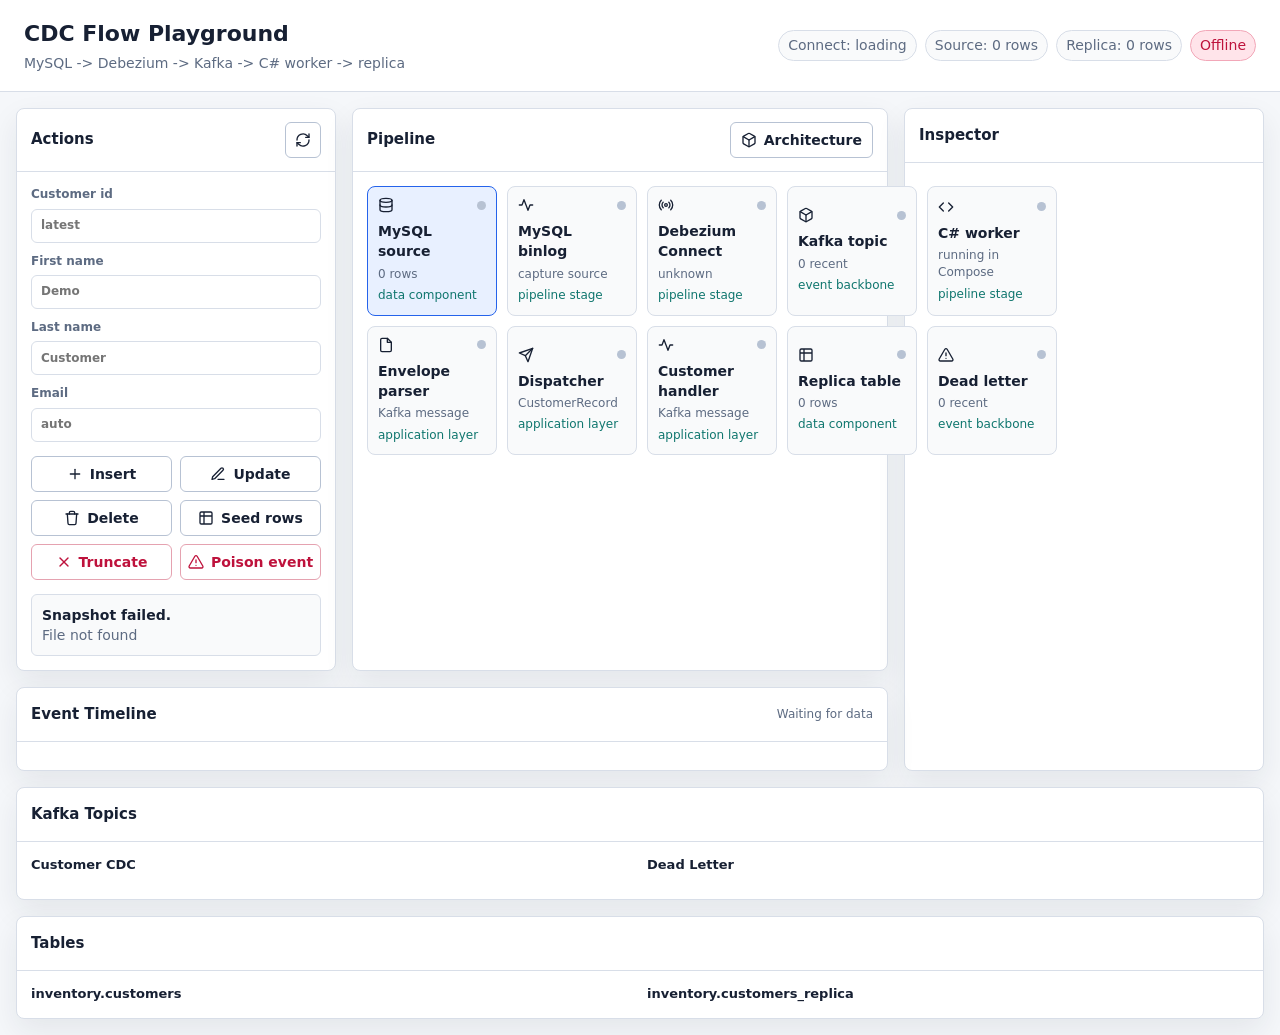
==== demo/DemoWeb/wwwroot/index.html @ a21762d3 "(feature) Add demo web dashboard application for CDC visualization - Create DemoWeb ASP.NET Core app" ====
<!doctype html>
<html lang="en">
<head>
  <meta charset="utf-8">
  <meta name="viewport" content="width=device-width, initial-scale=1">
  <title>CDC Flow Playground</title>
  <link rel="stylesheet" href="styles.css">
</head>
<body>
  <header class="app-header">
    <div>
      <h1>CDC Flow Playground</h1>
      <p>MySQL -> Debezium -> Kafka -> C# worker -> replica</p>
    </div>
    <div class="status-strip" aria-live="polite">
      <span id="connectorStatus" class="status-chip muted">Connect: loading</span>
      <span id="sourceStatus" class="status-chip muted">Source: 0 rows</span>
      <span id="replicaStatus" class="status-chip muted">Replica: 0 rows</span>
      <span id="refreshStatus" class="status-chip muted">Refreshing</span>
    </div>
  </header>

  <main class="dashboard">
    <section class="panel action-panel" aria-labelledby="actionsTitle">
      <div class="panel-heading">
        <h2 id="actionsTitle">Actions</h2>
        <button id="refreshButton" class="icon-button" title="Refresh now" aria-label="Refresh now"></button>
      </div>

      <div class="field-grid">
        <label>
          <span>Customer id</span>
          <input id="customerIdInput" inputmode="numeric" placeholder="latest">
        </label>
        <label>
          <span>First name</span>
          <input id="firstNameInput" placeholder="Demo">
        </label>
        <label>
          <span>Last name</span>
          <input id="lastNameInput" placeholder="Customer">
        </label>
        <label>
          <span>Email</span>
          <input id="emailInput" type="email" placeholder="auto">
        </label>
      </div>

      <div class="button-grid">
        <button class="action-button" data-action="insert"></button>
        <button class="action-button" data-action="update"></button>
        <button class="action-button" data-action="delete"></button>
        <button class="action-button" data-action="seed"></button>
        <button class="action-button danger" data-action="truncate"></button>
        <button class="action-button danger" data-action="poison"></button>
      </div>

      <div id="actionResult" class="action-result" aria-live="polite"></div>
    </section>

    <section class="panel flow-panel" aria-labelledby="pipelineTitle">
      <div class="panel-heading">
        <h2 id="pipelineTitle">Pipeline</h2>
        <button id="architectureToggle" class="toggle-button" aria-pressed="true"></button>
      </div>
      <div id="pipeline" class="pipeline" aria-label="CDC pipeline"></div>
    </section>

    <section class="panel inspector-panel" aria-labelledby="inspectorTitle">
      <div class="panel-heading">
        <h2 id="inspectorTitle">Inspector</h2>
      </div>
      <div id="inspectorBody" class="inspector-body"></div>
    </section>

    <section class="panel timeline-panel" aria-labelledby="timelineTitle">
      <div class="panel-heading">
        <h2 id="timelineTitle">Event Timeline</h2>
        <span id="lastRefresh" class="subtle-text">Waiting for data</span>
      </div>
      <ol id="timeline" class="timeline"></ol>
    </section>

    <section class="panel topic-panel" aria-labelledby="topicTitle">
      <div class="panel-heading">
        <h2 id="topicTitle">Kafka Topics</h2>
      </div>
      <div class="topic-columns">
        <div>
          <h3>Customer CDC</h3>
          <div id="customerMessages" class="message-list"></div>
        </div>
        <div>
          <h3>Dead Letter</h3>
          <div id="deadLetterMessages" class="message-list"></div>
        </div>
      </div>
    </section>

    <section class="panel table-panel" aria-labelledby="tablesTitle">
      <div class="panel-heading">
        <h2 id="tablesTitle">Tables</h2>
      </div>
      <div class="table-columns">
        <div>
          <h3>inventory.customers</h3>
          <div id="sourceTable"></div>
        </div>
        <div>
          <h3>inventory.customers_replica</h3>
          <div id="replicaTable"></div>
        </div>
      </div>
    </section>
  </main>

  <template id="emptyTemplate">
    <div class="empty-state">No rows</div>
  </template>

  <script src="app.js"></script>
</body>
</html>
---- demo/DemoWeb/wwwroot/styles.css ----
:root {
  color-scheme: light;
  --bg: #f5f7fa;
  --panel: #ffffff;
  --panel-soft: #f9fafb;
  --line: #d8dee8;
  --line-strong: #b7c2d3;
  --text: #172033;
  --muted: #5d6b82;
  --teal: #0f766e;
  --teal-soft: #dff6f3;
  --blue: #2563eb;
  --blue-soft: #e8f0ff;
  --amber: #b45309;
  --amber-soft: #fff4dc;
  --rose: #be123c;
  --rose-soft: #ffe4ea;
  --green: #15803d;
  --green-soft: #e7f7ed;
  --shadow: 0 12px 30px rgba(23, 32, 51, 0.08);
}

* {
  box-sizing: border-box;
}

body {
  margin: 0;
  min-width: 320px;
  background: var(--bg);
  color: var(--text);
  font-family: Inter, ui-sans-serif, system-ui, -apple-system, BlinkMacSystemFont, "Segoe UI", sans-serif;
  font-size: 14px;
  line-height: 1.45;
}

button,
input {
  font: inherit;
}

button {
  cursor: pointer;
}

.app-header {
  display: flex;
  align-items: center;
  justify-content: space-between;
  gap: 18px;
  padding: 18px 24px;
  border-bottom: 1px solid var(--line);
  background: #ffffff;
}

.app-header h1 {
  margin: 0;
  font-size: 22px;
  font-weight: 750;
}

.app-header p {
  margin: 3px 0 0;
  color: var(--muted);
}

.status-strip {
  display: flex;
  flex-wrap: wrap;
  justify-content: flex-end;
  gap: 8px;
}

.status-chip {
  display: inline-flex;
  align-items: center;
  min-height: 28px;
  padding: 4px 9px;
  border: 1px solid var(--line);
  border-radius: 999px;
  background: var(--panel-soft);
  color: var(--muted);
  white-space: nowrap;
}

.status-chip.ok {
  border-color: #9fd8b1;
  background: var(--green-soft);
  color: var(--green);
}

.status-chip.warn {
  border-color: #f1cc85;
  background: var(--amber-soft);
  color: var(--amber);
}

.status-chip.bad {
  border-color: #f2a7b8;
  background: var(--rose-soft);
  color: var(--rose);
}

.dashboard {
  display: grid;
  grid-template-columns: minmax(260px, 320px) minmax(440px, 1fr) minmax(300px, 360px);
  grid-auto-rows: min-content;
  gap: 16px;
  padding: 16px;
}

.panel {
  min-width: 0;
  border: 1px solid var(--line);
  border-radius: 8px;
  background: var(--panel);
  box-shadow: var(--shadow);
}

.panel-heading {
  display: flex;
  align-items: center;
  justify-content: space-between;
  gap: 12px;
  min-height: 54px;
  padding: 13px 14px;
  border-bottom: 1px solid var(--line);
}

.panel h2,
.panel h3 {
  margin: 0;
  font-weight: 720;
}

.panel h2 {
  font-size: 15px;
}

.panel h3 {
  font-size: 13px;
}

.action-panel {
  grid-column: 1;
}

.flow-panel {
  grid-column: 2;
}

.inspector-panel {
  grid-column: 3;
  grid-row: span 2;
}

.timeline-panel {
  grid-column: 1 / span 2;
}

.topic-panel,
.table-panel {
  grid-column: 1 / -1;
}

.field-grid {
  display: grid;
  gap: 10px;
  padding: 14px;
}

label {
  display: grid;
  gap: 5px;
  color: var(--muted);
  font-size: 12px;
  font-weight: 650;
}

input {
  width: 100%;
  min-height: 34px;
  border: 1px solid var(--line);
  border-radius: 6px;
  padding: 7px 9px;
  color: var(--text);
  background: #ffffff;
}

input:focus {
  border-color: var(--blue);
  outline: 3px solid rgba(37, 99, 235, 0.14);
}

.button-grid {
  display: grid;
  grid-template-columns: 1fr 1fr;
  gap: 8px;
  padding: 0 14px 14px;
}

.action-button,
.toggle-button,
.icon-button {
  display: inline-flex;
  align-items: center;
  justify-content: center;
  gap: 7px;
  min-height: 36px;
  border: 1px solid var(--line-strong);
  border-radius: 6px;
  background: #ffffff;
  color: var(--text);
  font-weight: 680;
}

.action-button:hover,
.toggle-button:hover,
.icon-button:hover {
  border-color: var(--blue);
  background: var(--blue-soft);
}

.action-button:disabled,
.toggle-button:disabled,
.icon-button:disabled {
  cursor: wait;
  opacity: 0.7;
}

.action-button.danger {
  border-color: #e5a2b0;
  color: var(--rose);
}

.action-button.danger:hover {
  background: var(--rose-soft);
  border-color: var(--rose);
}

.icon-button {
  width: 36px;
  padding: 0;
}

.toggle-button {
  padding: 0 10px;
  white-space: nowrap;
}

.icon {
  width: 16px;
  height: 16px;
  flex: 0 0 auto;
}

.action-result {
  min-height: 48px;
  margin: 0 14px 14px;
  padding: 10px;
  border: 1px solid var(--line);
  border-radius: 6px;
  background: var(--panel-soft);
  color: var(--muted);
}

.action-result strong {
  color: var(--text);
}

.pipeline {
  display: grid;
  grid-template-columns: repeat(5, minmax(130px, 1fr));
  gap: 10px;
  padding: 14px;
}

.pipeline-node {
  position: relative;
  min-height: 94px;
  border: 1px solid var(--line);
  border-radius: 8px;
  padding: 10px;
  background: var(--panel-soft);
  color: var(--text);
  text-align: left;
}

.pipeline-node:hover,
.pipeline-node.selected {
  border-color: var(--blue);
  background: var(--blue-soft);
}

.pipeline-node.ok {
  border-color: #9fd8b1;
}

.pipeline-node.warn {
  border-color: #f1cc85;
}

.pipeline-node.bad {
  border-color: #f2a7b8;
}

.node-topline {
  display: flex;
  align-items: center;
  justify-content: space-between;
  gap: 8px;
}

.node-title {
  display: block;
  margin-top: 8px;
  font-weight: 750;
}

.node-meta,
.node-arch {
  display: block;
  margin-top: 4px;
  color: var(--muted);
  font-size: 12px;
}

.node-arch {
  display: none;
  color: var(--teal);
}

.pipeline.show-architecture .node-arch {
  display: block;
}

.status-dot {
  width: 9px;
  height: 9px;
  flex: 0 0 auto;
  border-radius: 999px;
  background: var(--line-strong);
}

.pipeline-node.ok .status-dot {
  background: var(--green);
}

.pipeline-node.warn .status-dot {
  background: var(--amber);
}

.pipeline-node.bad .status-dot {
  background: var(--rose);
}

.inspector-body {
  display: grid;
  gap: 14px;
  padding: 14px;
}

.inspector-block {
  display: grid;
  gap: 6px;
}

.inspector-block h3 {
  color: var(--muted);
}

.file-list,
.detail-list {
  display: grid;
  gap: 6px;
  margin: 0;
  padding: 0;
  list-style: none;
}

.file-list code,
.detail-list code,
.message-code {
  display: block;
  overflow-wrap: anywhere;
  border: 1px solid var(--line);
  border-radius: 6px;
  padding: 7px;
  background: #f8fafc;
  color: #243044;
}

.subtle-text {
  color: var(--muted);
  font-size: 12px;
}

.timeline {
  display: grid;
  gap: 8px;
  max-height: 310px;
  margin: 0;
  padding: 14px;
  overflow: auto;
  list-style: none;
}

.timeline-item {
  display: grid;
  grid-template-columns: 30px 1fr;
  gap: 9px;
  padding: 9px;
  border: 1px solid var(--line);
  border-radius: 8px;
  background: var(--panel-soft);
}

.timeline-icon {
  display: flex;
  align-items: center;
  justify-content: center;
  width: 28px;
  height: 28px;
  border-radius: 999px;
  background: var(--blue-soft);
  color: var(--blue);
}

.timeline-item.dlq .timeline-icon {
  background: var(--rose-soft);
  color: var(--rose);
}

.timeline-title {
  margin: 0;
  font-weight: 740;
}

.timeline-detail {
  margin: 2px 0 0;
  color: var(--muted);
}

.topic-columns,
.table-columns {
  display: grid;
  grid-template-columns: 1fr 1fr;
  gap: 14px;
  padding: 14px;
}

.topic-columns > div,
.table-columns > div {
  min-width: 0;
}

.message-list {
  display: grid;
  gap: 8px;
  max-height: 280px;
  margin-top: 10px;
  overflow: auto;
}

.message-item {
  border: 1px solid var(--line);
  border-radius: 8px;
  padding: 9px;
  background: var(--panel-soft);
}

.message-item strong {
  display: block;
  margin-bottom: 3px;
}

.message-item p {
  margin: 0;
  color: var(--muted);
}

.data-table-wrap {
  overflow: auto;
  margin-top: 10px;
  border: 1px solid var(--line);
  border-radius: 8px;
}

.data-table {
  width: 100%;
  min-width: 560px;
  border-collapse: collapse;
}

.data-table th,
.data-table td {
  padding: 9px;
  border-bottom: 1px solid var(--line);
  text-align: left;
  vertical-align: top;
}

.data-table th {
  background: #f8fafc;
  color: var(--muted);
  font-size: 12px;
  font-weight: 750;
}

.data-table tr:last-child td {
  border-bottom: 0;
}

.empty-state {
  display: flex;
  align-items: center;
  justify-content: center;
  min-height: 70px;
  border: 1px dashed var(--line-strong);
  border-radius: 8px;
  background: var(--panel-soft);
  color: var(--muted);
}

.warning-list {
  display: grid;
  gap: 6px;
  margin: 0;
  padding: 0;
  list-style: none;
}

.warning-list li {
  border: 1px solid #f1cc85;
  border-radius: 6px;
  padding: 7px;
  background: var(--amber-soft);
  color: var(--amber);
}

@media (max-width: 1180px) {
  .dashboard {
    grid-template-columns: minmax(260px, 320px) 1fr;
  }

  .flow-panel {
    grid-column: 2;
  }

  .inspector-panel,
  .timeline-panel,
  .topic-panel,
  .table-panel {
    grid-column: 1 / -1;
  }
}

@media (max-width: 820px) {
  .app-header {
    align-items: flex-start;
    flex-direction: column;
  }

  .status-strip {
    justify-content: flex-start;
  }

  .dashboard {
    grid-template-columns: 1fr;
    padding: 10px;
  }

  .action-panel,
  .flow-panel,
  .inspector-panel,
  .timeline-panel,
  .topic-panel,
  .table-panel {
    grid-column: 1;
  }

  .pipeline {
    grid-template-columns: 1fr 1fr;
  }

  .topic-columns,
  .table-columns {
    grid-template-columns: 1fr;
  }
}

@media (max-width: 520px) {
  .button-grid,
  .pipeline {
    grid-template-columns: 1fr;
  }
}
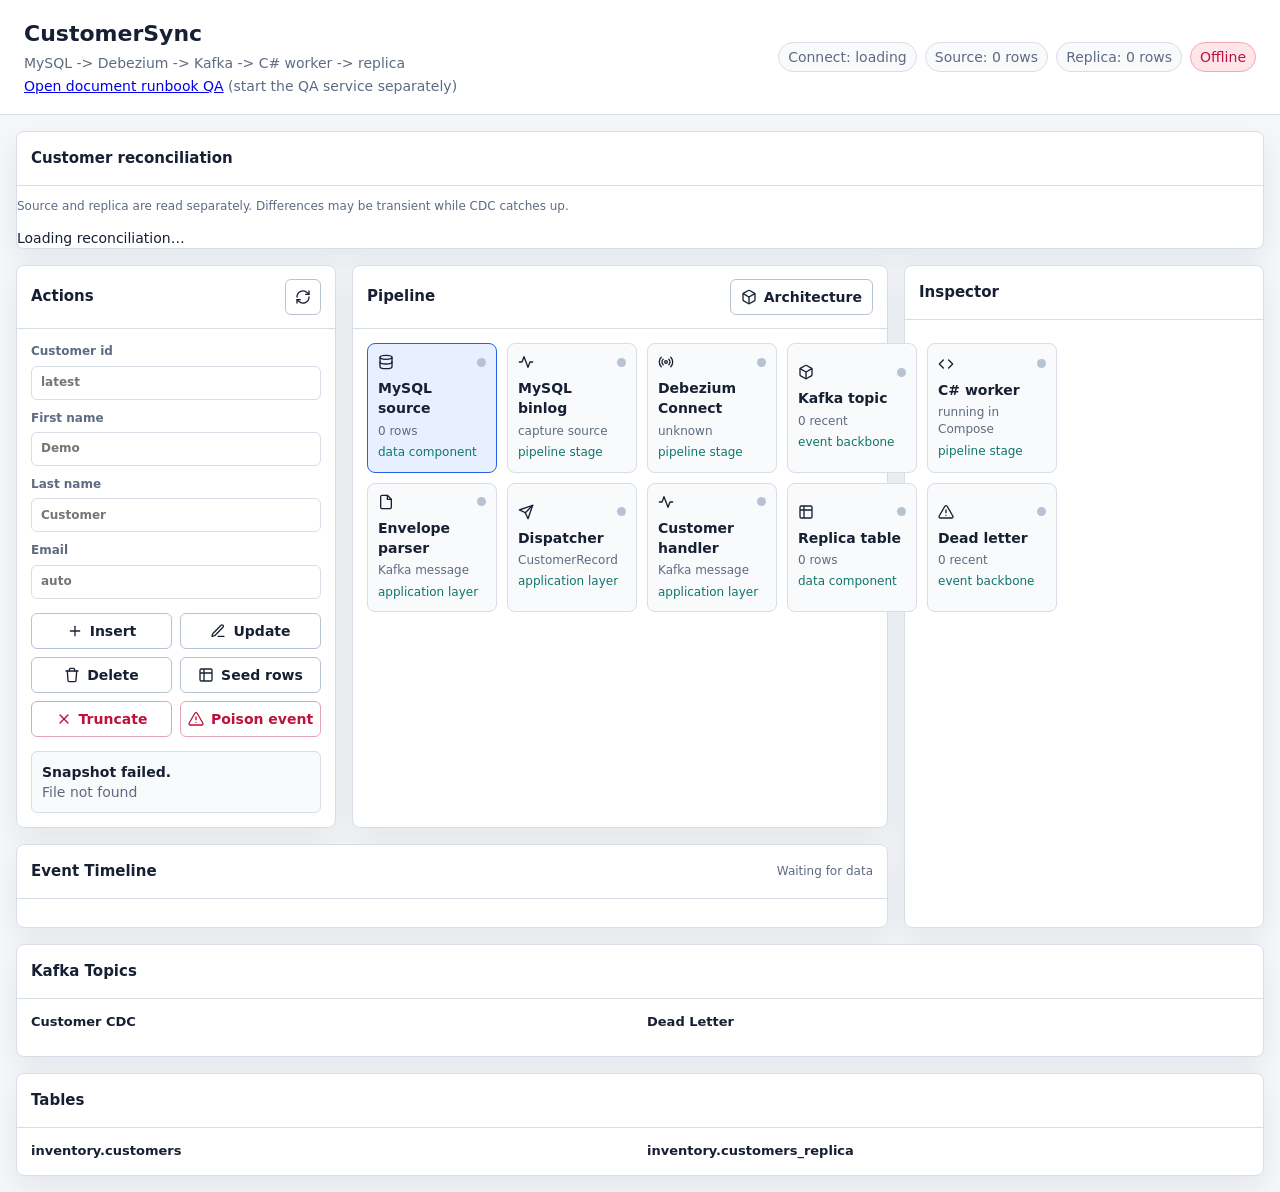
==== commit 868b31ad: "Implement customer reconciliation feature with API endpoint and dashboard integration" ====
--- a/demo/DemoWeb/wwwroot/index.html
+++ b/demo/DemoWeb/wwwroot/index.html
@@ -3,14 +3,15 @@
 <head>
   <meta charset="utf-8">
   <meta name="viewport" content="width=device-width, initial-scale=1">
-  <title>CDC Flow Playground</title>
+  <title>CustomerSync</title>
   <link rel="stylesheet" href="styles.css">
 </head>
 <body>
   <header class="app-header">
     <div>
-      <h1>CDC Flow Playground</h1>
+      <h1>CustomerSync</h1>
       <p>MySQL -> Debezium -> Kafka -> C# worker -> replica</p>
+      <p><a href="http://127.0.0.1:8090/" target="_blank" rel="noopener noreferrer">Open document runbook QA</a> (start the QA service separately)</p>
     </div>
     <div class="status-strip" aria-live="polite">
       <span id="connectorStatus" class="status-chip muted">Connect: loading</span>
@@ -21,6 +22,11 @@
   </header>
 
   <main class="dashboard">
+    <section class="panel table-panel" aria-labelledby="reconciliationTitle">
+      <div class="panel-heading"><h2 id="reconciliationTitle">Customer reconciliation</h2></div>
+      <p class="subtle-text">Source and replica are read separately. Differences may be transient while CDC catches up.</p>
+      <div id="reconciliation" aria-live="polite">Loading reconciliation…</div>
+    </section>
     <section class="panel action-panel" aria-labelledby="actionsTitle">
       <div class="panel-heading">
         <h2 id="actionsTitle">Actions</h2>
